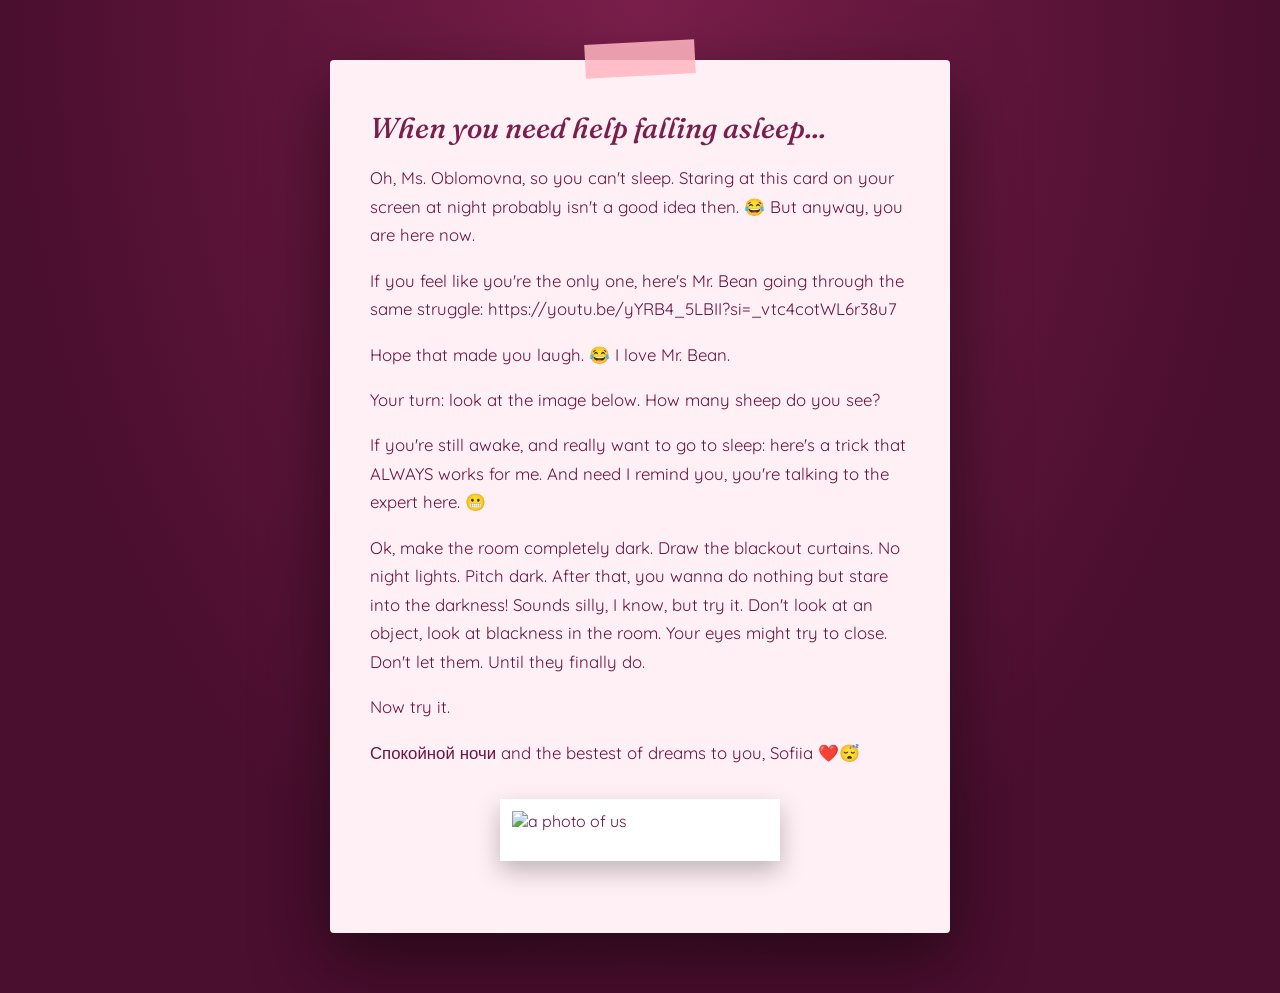
==== you need help falling asleep.html @ 4df08839 "Add files via upload" ====
<!DOCTYPE html>
<html lang="en">
<head>
<meta charset="UTF-8">
<meta name="viewport" content="width=device-width, initial-scale=1.0">
<title>Open when you need help falling asleep</title>
<link rel="stylesheet" href="style.css">
</head>
<body>

<div class="letter-wrap">
  <div class="letter">

    <!-- EDIT HERE: the title of this letter -->
    <h1>When you need help falling asleep...</h1>

    <!-- EDIT HERE: write your actual message. You can use several
         <p>...</p> paragraphs, just like this one. -->
    <p>
      Oh, Ms. Oblomovna, so you can't sleep. Staring at this card on your screen at night probably isn't a good idea then. 😂 But anyway, you are here now. 
</p>
<p>
If you feel like you're the only one, here's Mr. Bean going through the same struggle: 
https://youtu.be/yYRB4_5LBII?si=_vtc4cotWL6r38u7

<p>
Hope that made you laugh. 😂 I love Mr. Bean. 
</p>

<p>
Your turn: look at the image below. How many sheep do you see? 
</p>

<p>
If you're still awake, and really want to go to sleep: here's a trick that ALWAYS works for me. And need I remind you, you're talking to the expert here. 😬

<p>
Ok, make the room completely dark. Draw the blackout curtains. No night lights. Pitch dark. 
After that, you wanna do nothing but stare into the darkness! Sounds silly, I know, but try it. Don't look at an object, look at blackness in the room. Your eyes might try to close. Don't let them. Until they finally do.
</p>
<p> 
Now try  it.
</p>  
<p>
Спокойной ночи and the bestest of dreams to you, Sofiia ❤️😴
</p>

    <!--
  EDIT HERE: your one photo.
  1. Put the image file inside the "images" folder.
  2. Change "images/sleep.png" below to match the file name.
  3. If you don't want a photo on this page, delete the whole
     <div class="single-photo-wrap">...</div> block below.
-->
<div class="single-photo-wrap">
  <div class="single-photo">
    <img src="images/sleep.png" alt="a photo of us">
  </div>
</div>

</body>
</html>
---- style.css ----
/* =========================================================
   BIRTHDAY SITE — SHARED STYLES
   This one file controls the look of every page.
   ========================================================= */

@import url('https://fonts.googleapis.com/css2?family=Fraunces:ital,opsz,wght@0,9..144,400;0,9..144,600;1,9..144,500&family=Quicksand:wght@400;500;600;700&family=Caveat:wght@600&display=swap');

:root {
  /* ---- COLOR PALETTE — deep magenta-plum / raspberry pink ---- */
  --night-deep:  #4a0e2e;   /* darkest background — deep magenta-plum */
  --night:       #7a1f4b;   /* main background — vivid raspberry */
  --paper:       #fff0f5;   /* letter paper — pale pink blush */
  --blush:       #ff5c8a;   /* wax seal + main accent — hot pink */
  --gold:        #ffb6c1;   /* stars, washi tape — light pink */
  --lavender:    #e28fb4;   /* secondary text on dark — orchid pink */

  --font-display: 'Fraunces', serif;
  --font-body: 'Quicksand', sans-serif;
  --font-note: 'Caveat', cursive;
}

* { box-sizing: border-box; }

html, body {
  margin: 0;
  padding: 0;
  min-height: 100%;
  font-family: var(--font-body);
  color: var(--paper);
}

/* ---- NIGHT SKY BACKGROUND (pages 1 & 2) ---- */
.sky {
  min-height: 100vh;
  width: 100%;
  background: radial-gradient(ellipse at top, var(--night) 0%, var(--night-deep) 70%);
  position: relative;
  overflow: hidden;
  display: flex;
  flex-direction: column;
  align-items: center;
  justify-content: center;
  padding: 40px 20px;
}

/* small scattered stars, purely decorative */
.sky::before,
.sky::after {
  content: "";
  position: absolute;
  inset: 0;
  background-image:
    radial-gradient(2px 2px at 20% 30%, var(--gold) 0%, transparent 60%),
    radial-gradient(2px 2px at 70% 20%, var(--lavender) 0%, transparent 60%),
    radial-gradient(1.5px 1.5px at 85% 60%, var(--gold) 0%, transparent 60%),
    radial-gradient(1.5px 1.5px at 40% 80%, var(--lavender) 0%, transparent 60%),
    radial-gradient(2px 2px at 10% 70%, var(--gold) 0%, transparent 60%),
    radial-gradient(1.5px 1.5px at 55% 45%, var(--paper) 0%, transparent 60%);
  opacity: 0.6;
  pointer-events: none;
}
.sky::after { transform: translate(30px, 40px); opacity: 0.35; }

/* ---- HEADLINE TEXT ---- */
.headline {
  font-family: var(--font-display);
  font-style: italic;
  font-weight: 500;
  font-size: clamp(1.8rem, 5vw, 3rem);
  text-align: center;
  color: var(--paper);
  margin: 0 0 8px;
  z-index: 1;
}
.subline {
  font-family: var(--font-body);
  color: var(--lavender);
  text-align: center;
  margin: 0 0 48px;
  font-size: 1.05rem;
  z-index: 1;
}

/* =========================================================
   PAGE 1 — ENVELOPE + WAX SEAL
   ========================================================= */
.envelope {
  position: relative;
  width: min(320px, 80vw);
  aspect-ratio: 3 / 2;
  z-index: 1;
}
.envelope-body {
  position: absolute;
  inset: 0;
  background: var(--paper);
  border-radius: 6px;
  box-shadow: 0 20px 60px rgba(0,0,0,0.45);
}
.envelope-flap {
  position: absolute;
  top: 0; left: 0; right: 0;
  height: 55%;
  background: #f8dbe4;
  clip-path: polygon(0 0, 100% 0, 50% 100%);
  border-radius: 6px 6px 0 0;
  transform-origin: top center;
  transition: transform 0.4s ease;
}
.envelope:hover .envelope-flap { transform: scaleY(0.96) translateY(-2px); }

.wax-seal {
  position: absolute;
  bottom: 18%;
  left: 50%;
  transform: translate(-50%, 0);
  width: 76px;
  height: 76px;
  border-radius: 50%;
  background: radial-gradient(circle at 35% 30%, #ff8fab, var(--blush) 60%, #c9315c 100%);
  color: var(--night-deep);
  display: flex;
  align-items: center;
  justify-content: center;
  font-family: var(--font-display);
  font-weight: 600;
  font-size: 0.95rem;
  text-decoration: none;
  box-shadow: 0 6px 18px rgba(0,0,0,0.35);
  transition: transform 0.2s ease, box-shadow 0.2s ease;
  z-index: 2;
}
.wax-seal:hover {
  transform: translate(-50%, -3px) scale(1.05);
  box-shadow: 0 10px 24px rgba(0,0,0,0.45);
}

/* ---- TWO-ENVELOPE CHOICE ROW (page: open-now.html) ---- */
.envelope-row {
  display: flex;
  flex-wrap: wrap;
  gap: 48px;
  justify-content: center;
  z-index: 1;
}
.envelope-choice {
  display: flex;
  flex-direction: column;
  align-items: center;
  gap: 14px;
}
.envelope-choice .envelope {
  width: min(230px, 65vw);
}
.envelope-caption {
  font-family: var(--font-display);
  font-style: italic;
  color: var(--lavender);
  font-size: 0.95rem;
  margin: 0;
  text-align: center;
}

/* =========================================================
   PAGE 2 — CATEGORY GRID OF LITTLE ENVELOPES
   ========================================================= */
.card-grid {
  display: grid;
  grid-template-columns: repeat(auto-fit, minmax(200px, 1fr));
  gap: 28px;
  width: min(900px, 92vw);
  z-index: 1;
}

.card {
  position: relative;
  text-decoration: none;
  background: var(--paper);
  color: var(--night-deep);
  border-radius: 8px;
  padding: 28px 20px 22px;
  text-align: center;
  font-family: var(--font-display);
  font-style: italic;
  font-size: 1.15rem;
  box-shadow: 0 12px 30px rgba(0,0,0,0.35);
  transition: transform 0.25s ease, box-shadow 0.25s ease;
}
/* gentle scattered tilt, alternating — feels like tossed letters */
.card:nth-child(5n+1) { transform: rotate(-2.5deg); }
.card:nth-child(5n+2) { transform: rotate(1.5deg); }
.card:nth-child(5n+3) { transform: rotate(-1deg); }
.card:nth-child(5n+4) { transform: rotate(2deg); }
.card:nth-child(5n+5) { transform: rotate(-1.8deg); }

.card:hover {
  transform: translateY(-6px) rotate(0deg) scale(1.03);
  box-shadow: 0 18px 40px rgba(0,0,0,0.45);
}
.card::before {
  content: "";
  display: block;
  width: 100%;
  height: 26px;
  margin-bottom: 10px;
  background: linear-gradient(135deg, var(--blush) 50%, transparent 50%),
              linear-gradient(-135deg, var(--blush) 50%, transparent 50%);
  background-position: left, right;
  background-size: 50% 100%;
  background-repeat: no-repeat;
  opacity: 0.85;
}

.back-link {
  margin-top: 44px;
  color: var(--lavender);
  font-family: var(--font-body);
  text-decoration: none;
  font-size: 0.95rem;
  z-index: 1;
  border-bottom: 1px solid transparent;
  transition: border-color 0.2s ease;
}
.back-link:hover { border-color: var(--lavender); }

/* =========================================================
   PAGE 3 — THE LETTER / MESSAGE PAGE
   ========================================================= */
.letter-wrap {
  min-height: 100vh;
  width: 100%;
  background: radial-gradient(ellipse at top, var(--night) 0%, var(--night-deep) 70%);
  display: flex;
  align-items: center;
  justify-content: center;
  padding: 60px 20px;
}

.letter {
  position: relative;
  background: var(--paper);
  color: #6b1440;
  max-width: 620px;
  width: 100%;
  padding: 50px 40px 40px;
  border-radius: 4px;
  box-shadow: 0 25px 70px rgba(0,0,0,0.5);
}

/* little "washi tape" strip at the top, like a pinned note */
.letter::before {
  content: "";
  position: absolute;
  top: -18px;
  left: 50%;
  transform: translateX(-50%) rotate(-3deg);
  width: 110px;
  height: 34px;
  background: var(--gold);
  opacity: 0.85;
}

.letter h1 {
  font-family: var(--font-display);
  font-style: italic;
  font-weight: 500;
  color: var(--night);
  font-size: 1.8rem;
  margin-top: 0;
}

.letter p {
  font-size: 1.05rem;
  line-height: 1.7;
}

.letter .signoff {
  font-family: var(--font-note);
  font-size: 1.6rem;
  color: var(--blush);
  margin-top: 28px;
}

/* numbered or bulleted lists inside a letter, e.g. <ol class="letter-list"> */
.letter .letter-list {
  margin: 0 0 20px;
  padding-left: 1.4em;
}
.letter .letter-list li {
  margin-bottom: 10px;
  line-height: 1.6;
}
.letter .letter-list li::marker {
  font-weight: 700;
  color: var(--blush);
}

/* ---- ONE PHOTO ----
   A single framed photo, centered. Full image always shows —
   no cropping, whatever the photo's shape. */
.single-photo-wrap {
  display: flex;
  justify-content: center;
  margin: 32px 0;
}
.single-photo {
  background: #fff;
  padding: 12px 12px 30px;
  box-shadow: 0 10px 24px rgba(0,0,0,0.25);
  max-width: 280px;
  width: 100%;
}
.single-photo img {
  width: 100%;
  height: auto;
  display: block;
}

.letter .back-link { color: var(--lavender); }
.letter .back-link:hover { border-color: var(--lavender); }

/* ---- respect reduced-motion preference ---- */
@media (prefers-reduced-motion: reduce) {
  .envelope-flap, .card, .wax-seal { transition: none; }
}

/* ---- small screens ---- */
@media (max-width: 480px) {
  .letter { padding: 40px 24px 32px; }
  .single-photo { max-width: 220px; }
}
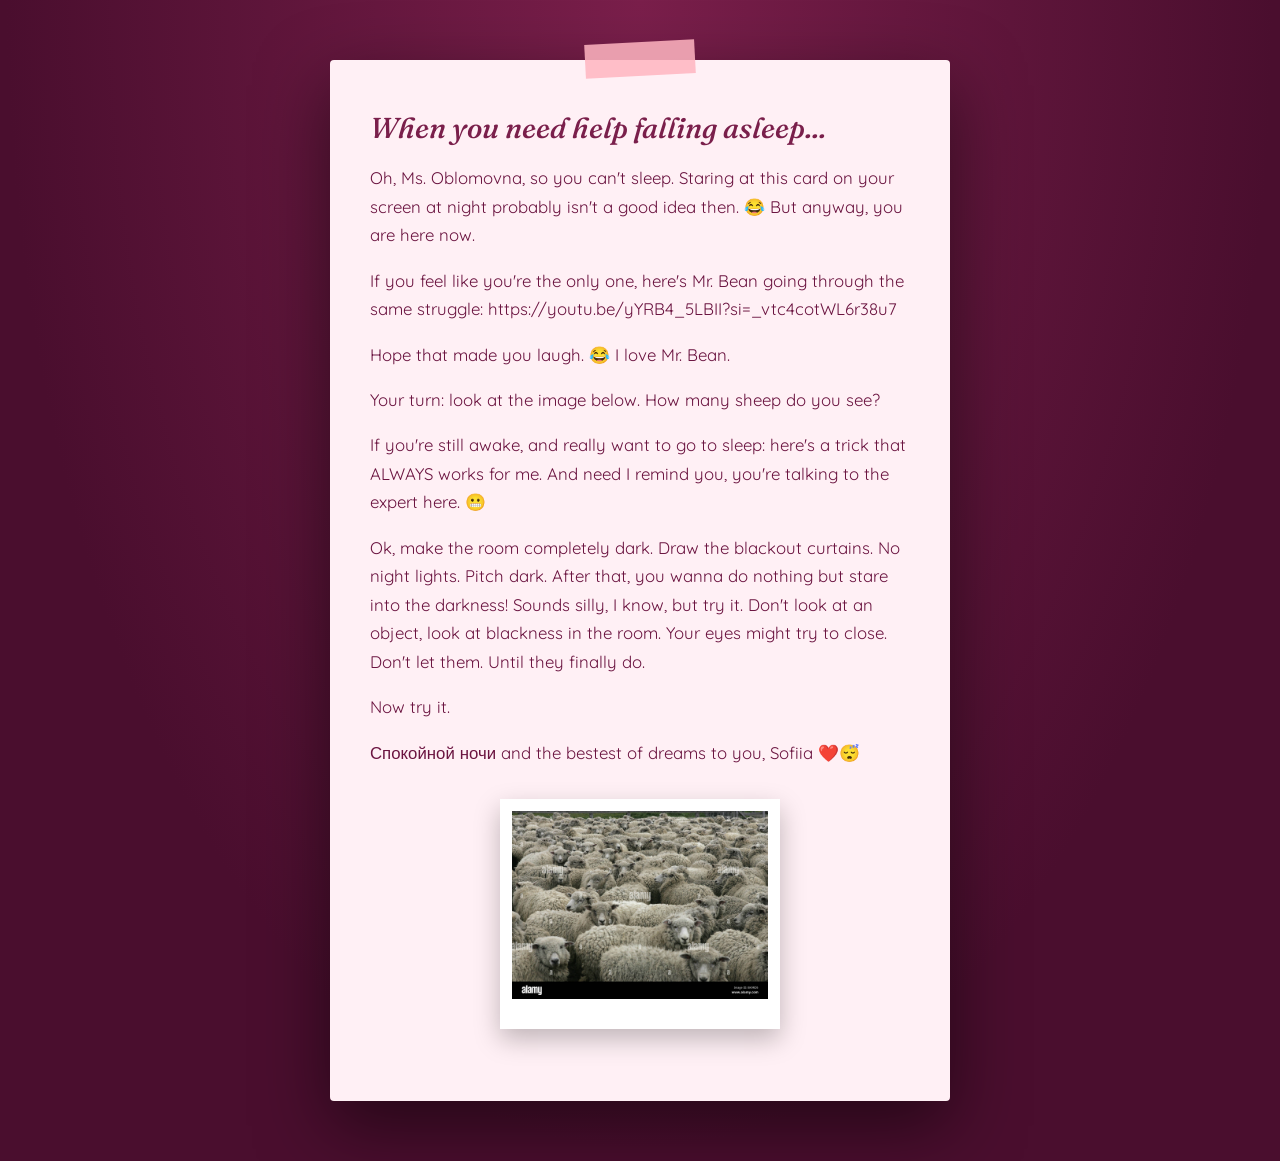
==== commit dc4cbb0f: "Update you need help falling asleep.html" ====
--- a/you need help falling asleep.html
+++ b/you need help falling asleep.html
@@ -54,7 +54,7 @@
 -->
 <div class="single-photo-wrap">
   <div class="single-photo">
-    <img src="images/sleep.png" alt="a photo of us">
+    <img src="images/Sleep.png" alt="a photo of us">
   </div>
 </div>
 
